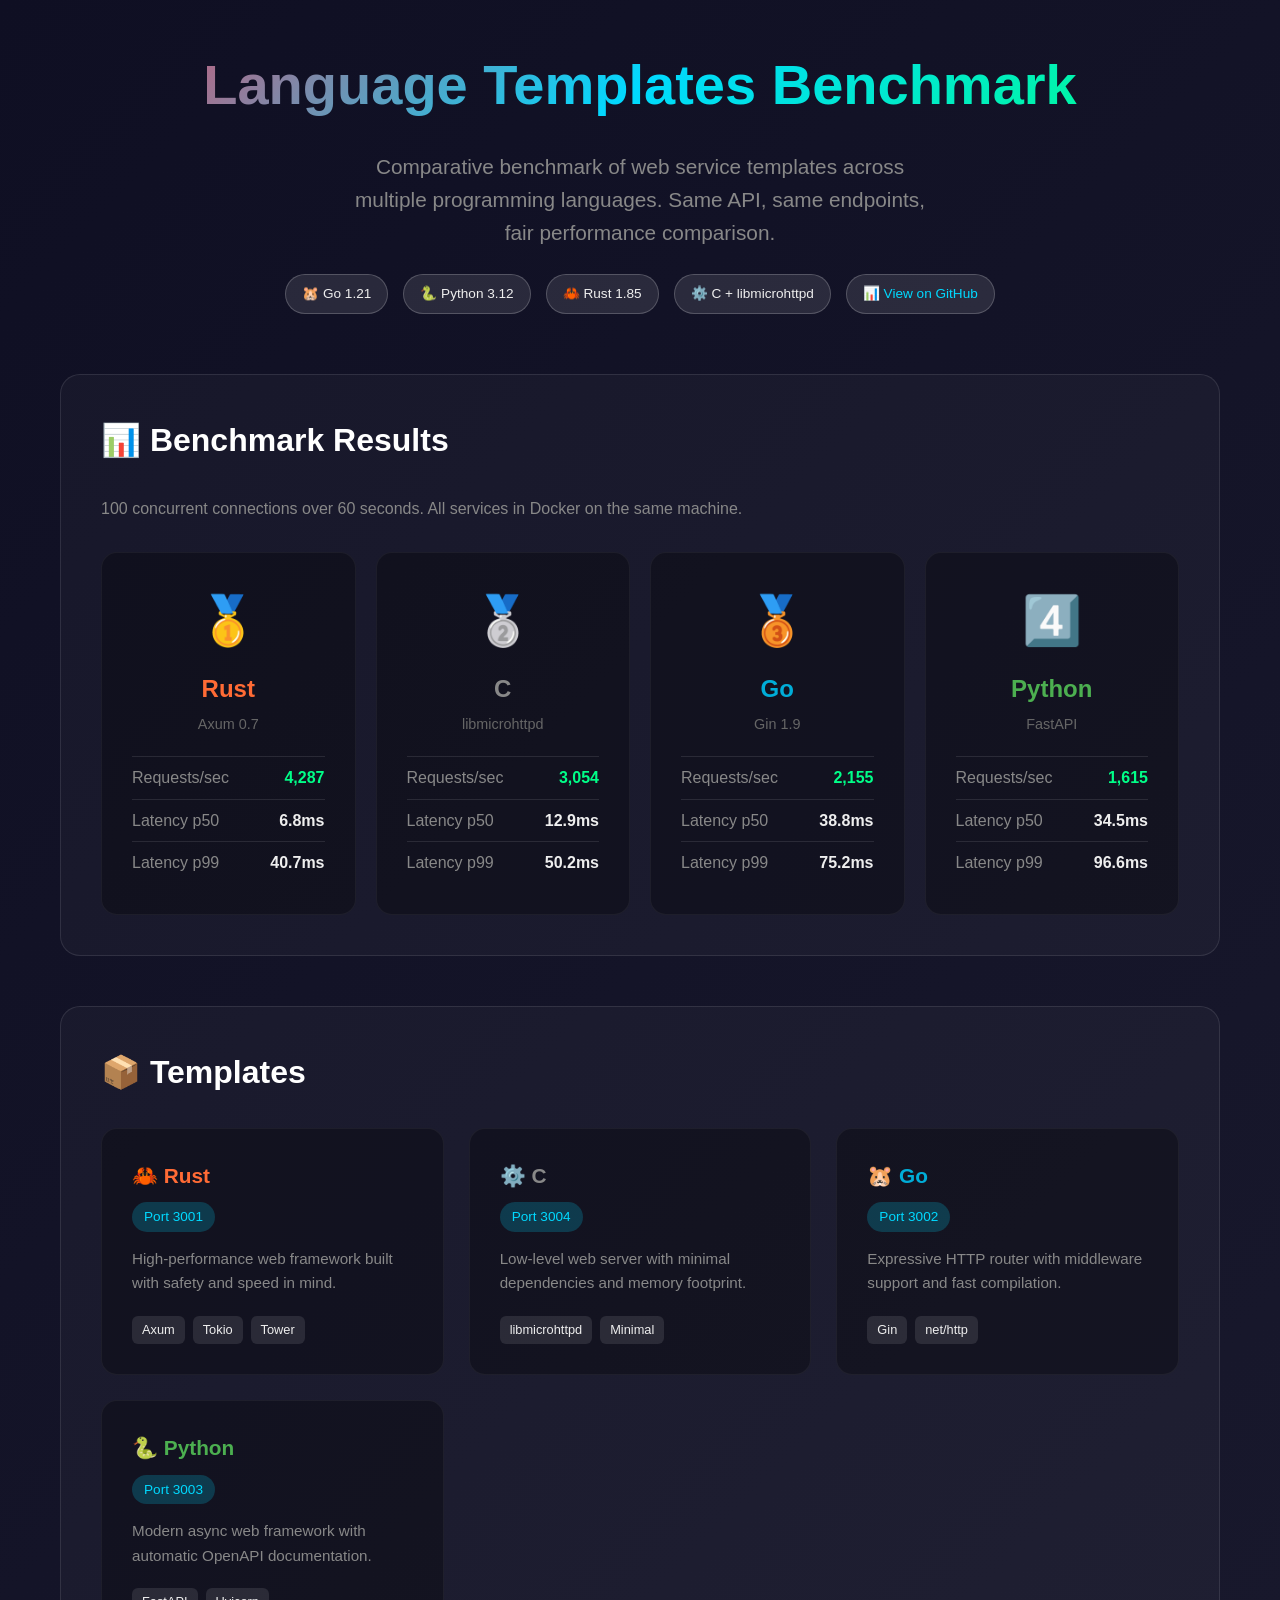
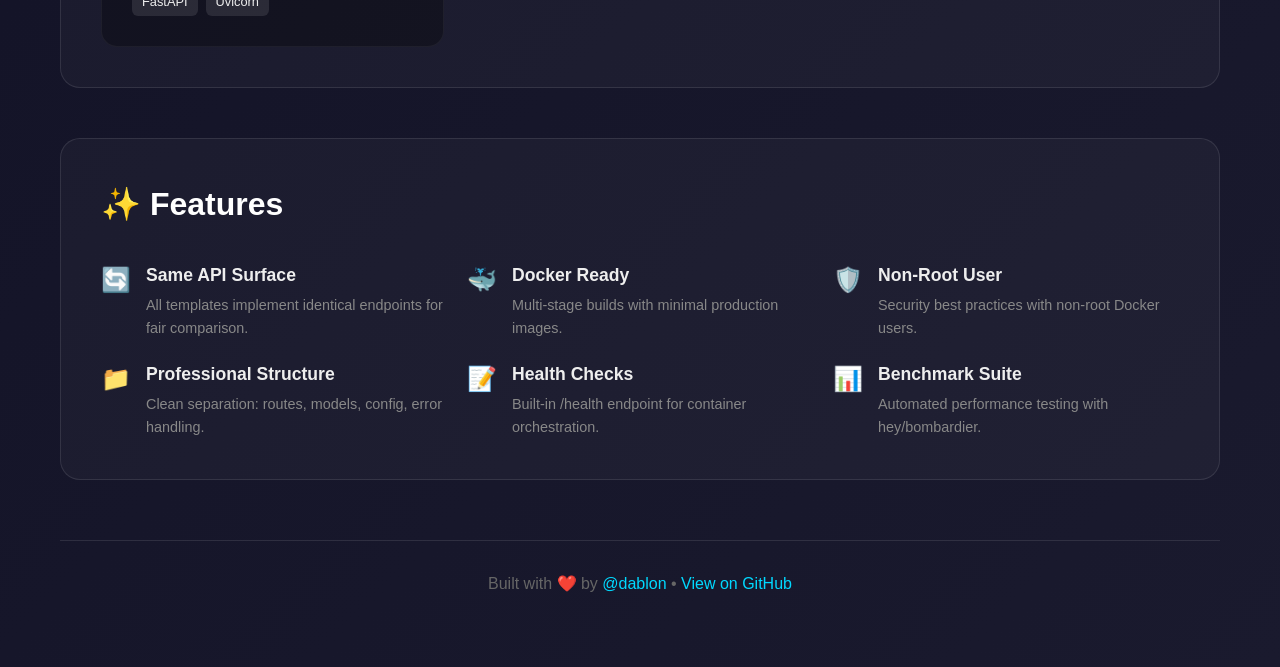
==== docs/index.html @ 00419856 "docs: add GitHub Pages landing page with benchmark results" ====
<!DOCTYPE html>
<html lang="en">
<head>
    <meta charset="UTF-8">
    <meta name="viewport" content="width=device-width, initial-scale=1.0">
    <title>Language Templates Benchmark</title>
    <style>
        * { margin: 0; padding: 0; box-sizing: border-box; }
        body { font-family: -apple-system, BlinkMacSystemFont, 'Segoe UI', Roboto, sans-serif; background: linear-gradient(135deg, #0f0f23 0%, #1a1a2e 100%); min-height: 100vh; color: #eee; line-height: 1.6; }
        .container { max-width: 1200px; margin: 0 auto; padding: 40px 20px; }
        header { text-align: center; margin-bottom: 60px; }
        h1 { font-size: 3.5rem; background: linear-gradient(135deg, #e94560 0%, #00d9ff 50%, #00ff88 100%); -webkit-background-clip: text; -webkit-text-fill-color: transparent; background-clip: text; margin-bottom: 20px; font-weight: 800; }
        .subtitle { font-size: 1.3rem; color: #888; max-width: 600px; margin: 0 auto; }
        .badge-container { display: flex; justify-content: center; gap: 15px; margin-top: 25px; flex-wrap: wrap; }
        .badge { background: rgba(255,255,255,0.1); border: 1px solid rgba(255,255,255,0.2); padding: 8px 16px; border-radius: 50px; font-size: 0.85rem; }
        .badge a { color: #00d9ff; text-decoration: none; }
        .benchmark-section { background: rgba(255,255,255,0.03); border: 1px solid rgba(255,255,255,0.1); border-radius: 20px; padding: 40px; margin-bottom: 50px; }
        .benchmark-section h2 { font-size: 2rem; margin-bottom: 30px; color: #fff; }
        .results-grid { display: grid; grid-template-columns: repeat(auto-fit, minmax(250px, 1fr)); gap: 20px; }
        .result-card { background: rgba(0,0,0,0.3); border-radius: 16px; padding: 30px; text-align: center; border: 1px solid rgba(255,255,255,0.05); transition: transform 0.3s; }
        .result-card:hover { transform: translateY(-5px); }
        .rank { font-size: 3rem; font-weight: 800; margin-bottom: 10px; }
        .rank-1 { color: #ffd700; } .rank-2 { color: #c0c0c0; } .rank-3 { color: #cd7f32; } .rank-4 { color: #888; }
        .lang-name { font-size: 1.5rem; font-weight: 700; margin-bottom: 5px; }
        .lang-rust { color: #ff6b35; } .lang-c { color: #888; } .lang-go { color: #00add8; } .lang-python { color: #4caf50; }
        .framework { color: #666; font-size: 0.9rem; margin-bottom: 20px; }
        .metric { display: flex; justify-content: space-between; padding: 8px 0; border-top: 1px solid rgba(255,255,255,0.1); }
        .metric-label { color: #888; } .metric-value { font-weight: 700; } .req-sec { color: #00ff88; }
        .templates-grid { display: grid; grid-template-columns: repeat(auto-fit, minmax(280px, 1fr)); gap: 25px; }
        .template-card { background: rgba(0,0,0,0.3); border-radius: 16px; padding: 30px; border: 1px solid rgba(255,255,255,0.05); }
        .template-card h3 { font-size: 1.3rem; margin-bottom: 10px; }
        .template-card .port { display: inline-block; background: rgba(0,217,255,0.2); color: #00d9ff; padding: 4px 12px; border-radius: 20px; font-size: 0.85rem; margin-bottom: 15px; }
        .template-card p { color: #888; font-size: 0.95rem; margin-bottom: 20px; }
        .features { display: flex; flex-wrap: wrap; gap: 8px; }
        .feature-tag { background: rgba(255,255,255,0.1); padding: 4px 10px; border-radius: 6px; font-size: 0.8rem; }
        .features-section { background: rgba(255,255,255,0.03); border: 1px solid rgba(255,255,255,0.1); border-radius: 20px; padding: 40px; margin-top: 50px; }
        .features-section h2 { font-size: 2rem; margin-bottom: 30px; color: #fff; }
        .features-list { display: grid; grid-template-columns: repeat(auto-fit, minmax(300px, 1fr)); gap: 20px; }
        .feature-item { display: flex; gap: 15px; align-items: flex-start; }
        .feature-icon { font-size: 1.5rem; flex-shrink: 0; }
        .feature-item h4 { font-size: 1.1rem; margin-bottom: 5px; }
        .feature-item p { color: #888; font-size: 0.9rem; }
        footer { text-align: center; margin-top: 60px; padding: 30px; color: #666; border-top: 1px solid rgba(255,255,255,0.1); }
        footer a { color: #00d9ff; text-decoration: none; }
        @media (max-width: 768px) { h1 { font-size: 2.5rem; } .container { padding: 20px; } }
    </style>
</head>
<body>
    <div class="container">
        <header>
            <h1>Language Templates Benchmark</h1>
            <p class="subtitle">Comparative benchmark of web service templates across multiple programming languages. Same API, same endpoints, fair performance comparison.</p>
            <div class="badge-container">
                <span class="badge">🐹 Go 1.21</span>
                <span class="badge">🐍 Python 3.12</span>
                <span class="badge">🦀 Rust 1.85</span>
                <span class="badge">⚙️ C + libmicrohttpd</span>
                <span class="badge">📊 <a href="https://github.com/dablon/language-templates-benchmark" target="_blank">View on GitHub</a></span>
            </div>
        </header>

        <section class="benchmark-section">
            <h2>📊 Benchmark Results</h2>
            <p style="color: #888; margin-bottom: 30px;">100 concurrent connections over 60 seconds. All services in Docker on the same machine.</p>
            <div class="results-grid">
                <div class="result-card">
                    <div class="rank rank-1">🥇</div>
                    <div class="lang-name lang-rust">Rust</div>
                    <div class="framework">Axum 0.7</div>
                    <div class="metric"><span class="metric-label">Requests/sec</span><span class="metric-value req-sec">4,287</span></div>
                    <div class="metric"><span class="metric-label">Latency p50</span><span class="metric-value">6.8ms</span></div>
                    <div class="metric"><span class="metric-label">Latency p99</span><span class="metric-value">40.7ms</span></div>
                </div>
                <div class="result-card">
                    <div class="rank rank-2">🥈</div>
                    <div class="lang-name lang-c">C</div>
                    <div class="framework">libmicrohttpd</div>
                    <div class="metric"><span class="metric-label">Requests/sec</span><span class="metric-value req-sec">3,054</span></div>
                    <div class="metric"><span class="metric-label">Latency p50</span><span class="metric-value">12.9ms</span></div>
                    <div class="metric"><span class="metric-label">Latency p99</span><span class="metric-value">50.2ms</span></div>
                </div>
                <div class="result-card">
                    <div class="rank rank-3">🥉</div>
                    <div class="lang-name lang-go">Go</div>
                    <div class="framework">Gin 1.9</div>
                    <div class="metric"><span class="metric-label">Requests/sec</span><span class="metric-value req-sec">2,155</span></div>
                    <div class="metric"><span class="metric-label">Latency p50</span><span class="metric-value">38.8ms</span></div>
                    <div class="metric"><span class="metric-label">Latency p99</span><span class="metric-value">75.2ms</span></div>
                </div>
                <div class="result-card">
                    <div class="rank rank-4">4️⃣</div>
                    <div class="lang-name lang-python">Python</div>
                    <div class="framework">FastAPI</div>
                    <div class="metric"><span class="metric-label">Requests/sec</span><span class="metric-value req-sec">1,615</span></div>
                    <div class="metric"><span class="metric-label">Latency p50</span><span class="metric-value">34.5ms</span></div>
                    <div class="metric"><span class="metric-label">Latency p99</span><span class="metric-value">96.6ms</span></div>
                </div>
            </div>
        </section>

        <section class="benchmark-section">
            <h2>📦 Templates</h2>
            <div class="templates-grid">
                <div class="template-card">
                    <h3 class="lang-rust">🦀 Rust</h3>
                    <span class="port">Port 3001</span>
                    <p>High-performance web framework built with safety and speed in mind.</p>
                    <div class="features"><span class="feature-tag">Axum</span><span class="feature-tag">Tokio</span><span class="feature-tag">Tower</span></div>
                </div>
                <div class="template-card">
                    <h3 class="lang-c">⚙️ C</h3>
                    <span class="port">Port 3004</span>
                    <p>Low-level web server with minimal dependencies and memory footprint.</p>
                    <div class="features"><span class="feature-tag">libmicrohttpd</span><span class="feature-tag">Minimal</span></div>
                </div>
                <div class="template-card">
                    <h3 class="lang-go">🐹 Go</h3>
                    <span class="port">Port 3002</span>
                    <p>Expressive HTTP router with middleware support and fast compilation.</p>
                    <div class="features"><span class="feature-tag">Gin</span><span class="feature-tag">net/http</span></div>
                </div>
                <div class="template-card">
                    <h3 class="lang-python">🐍 Python</h3>
                    <span class="port">Port 3003</span>
                    <p>Modern async web framework with automatic OpenAPI documentation.</p>
                    <div class="features"><span class="feature-tag">FastAPI</span><span class="feature-tag">Uvicorn</span></div>
                </div>
            </div>
        </section>

        <section class="features-section">
            <h2>✨ Features</h2>
            <div class="features-list">
                <div class="feature-item"><span class="feature-icon">🔄</span><div><h4>Same API Surface</h4><p>All templates implement identical endpoints for fair comparison.</p></div></div>
                <div class="feature-item"><span class="feature-icon">🐳</span><div><h4>Docker Ready</h4><p>Multi-stage builds with minimal production images.</p></div></div>
                <div class="feature-item"><span class="feature-icon">🛡️</span><div><h4>Non-Root User</h4><p>Security best practices with non-root Docker users.</p></div></div>
                <div class="feature-item"><span class="feature-icon">📁</span><div><h4>Professional Structure</h4><p>Clean separation: routes, models, config, error handling.</p></div></div>
                <div class="feature-item"><span class="feature-icon">📝</span><div><h4>Health Checks</h4><p>Built-in /health endpoint for container orchestration.</p></div></div>
                <div class="feature-item"><span class="feature-icon">📊</span><div><h4>Benchmark Suite</h4><p>Automated performance testing with hey/bombardier.</p></div></div>
            </div>
        </section>

        <footer>
            <p>Built with ❤️ by <a href="https://github.com/dablon" target="_blank">@dablon</a> • <a href="https://github.com/dablon/language-templates-benchmark" target="_blank">View on GitHub</a></p>
        </footer>
    </div>
</body>
</html>
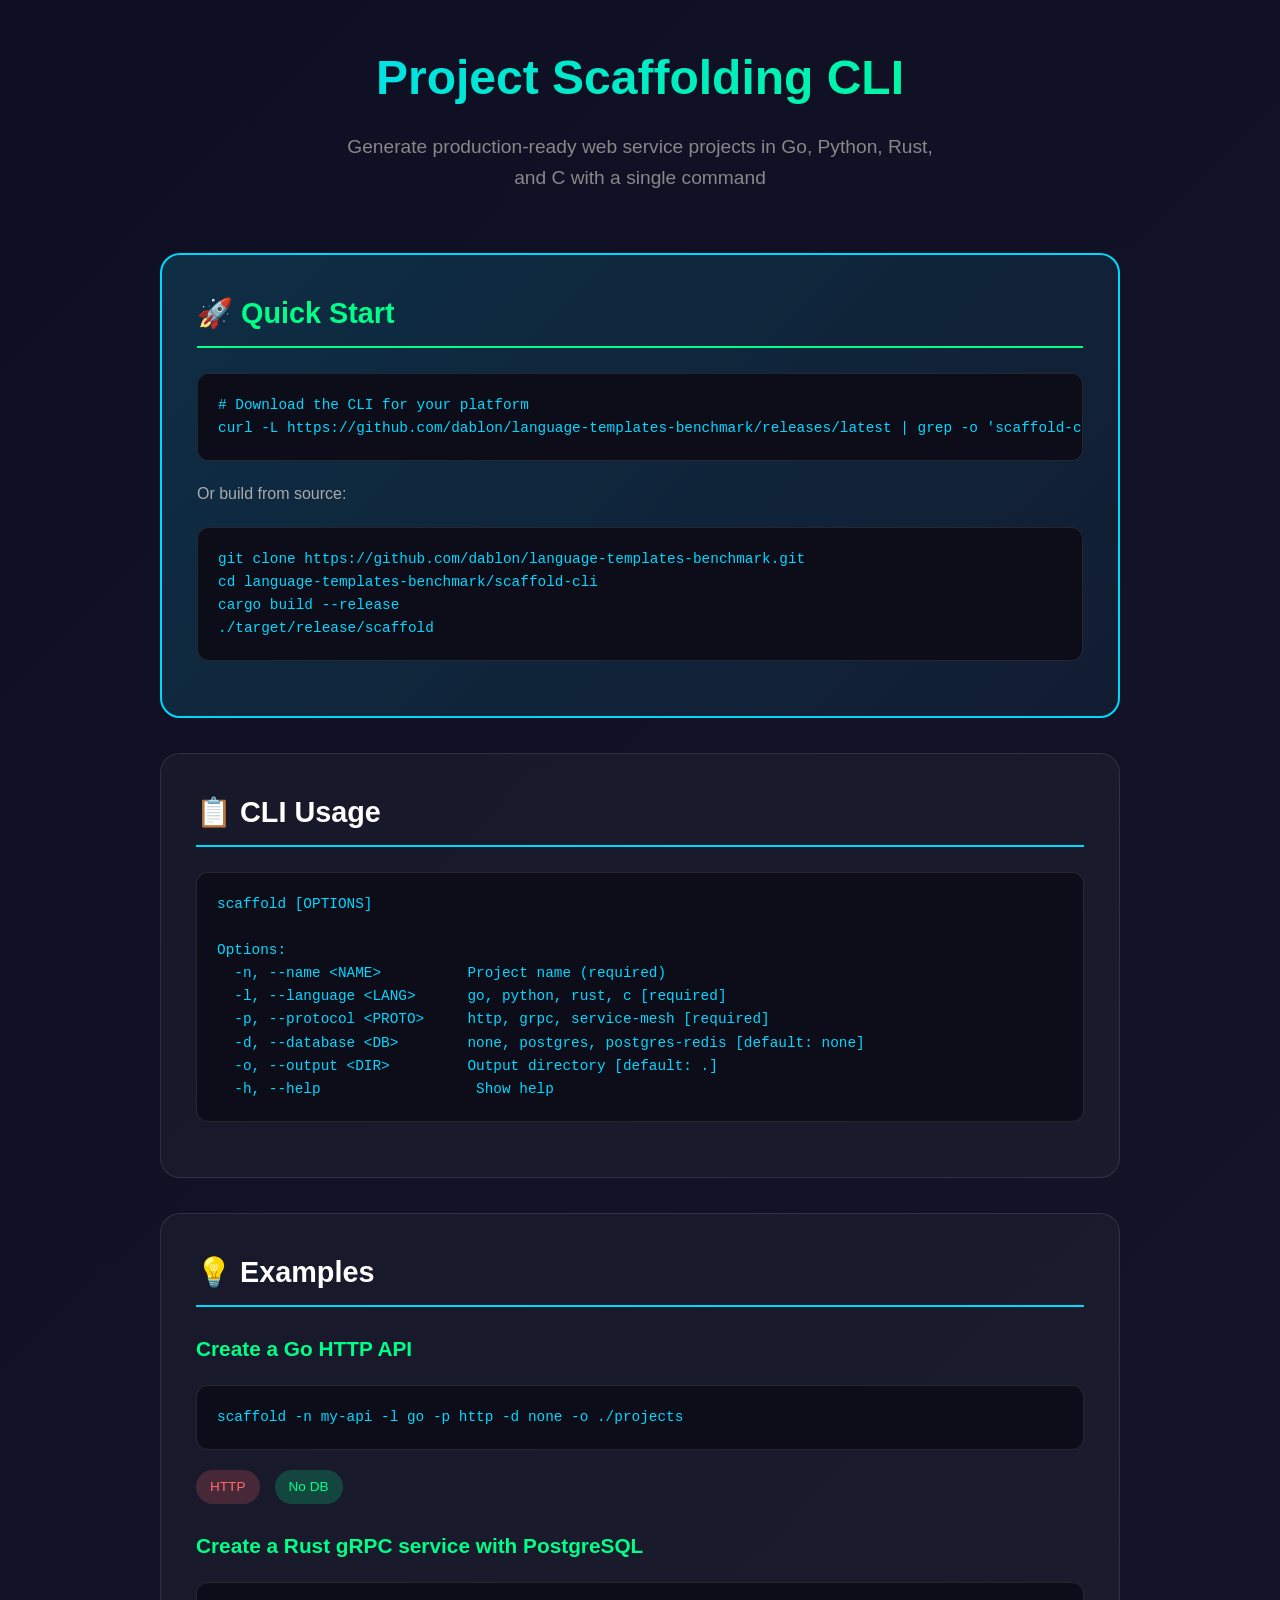
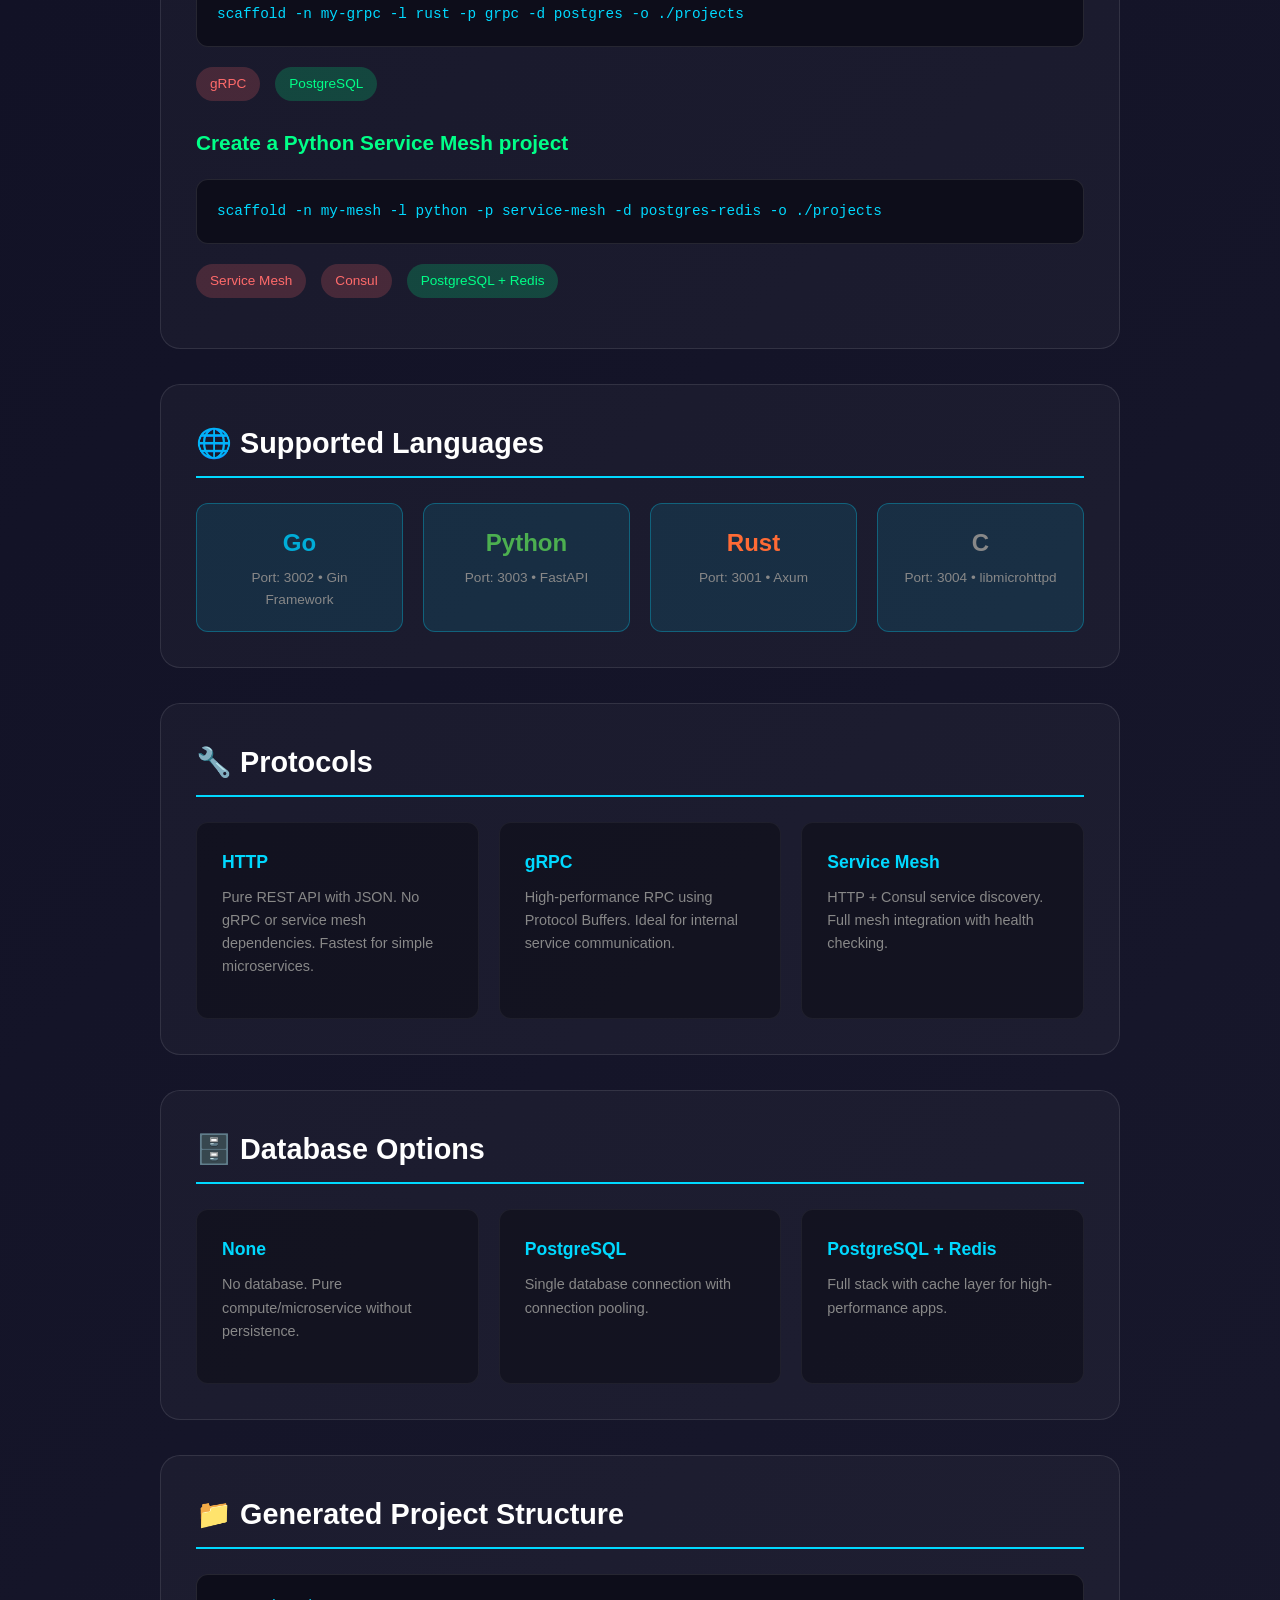
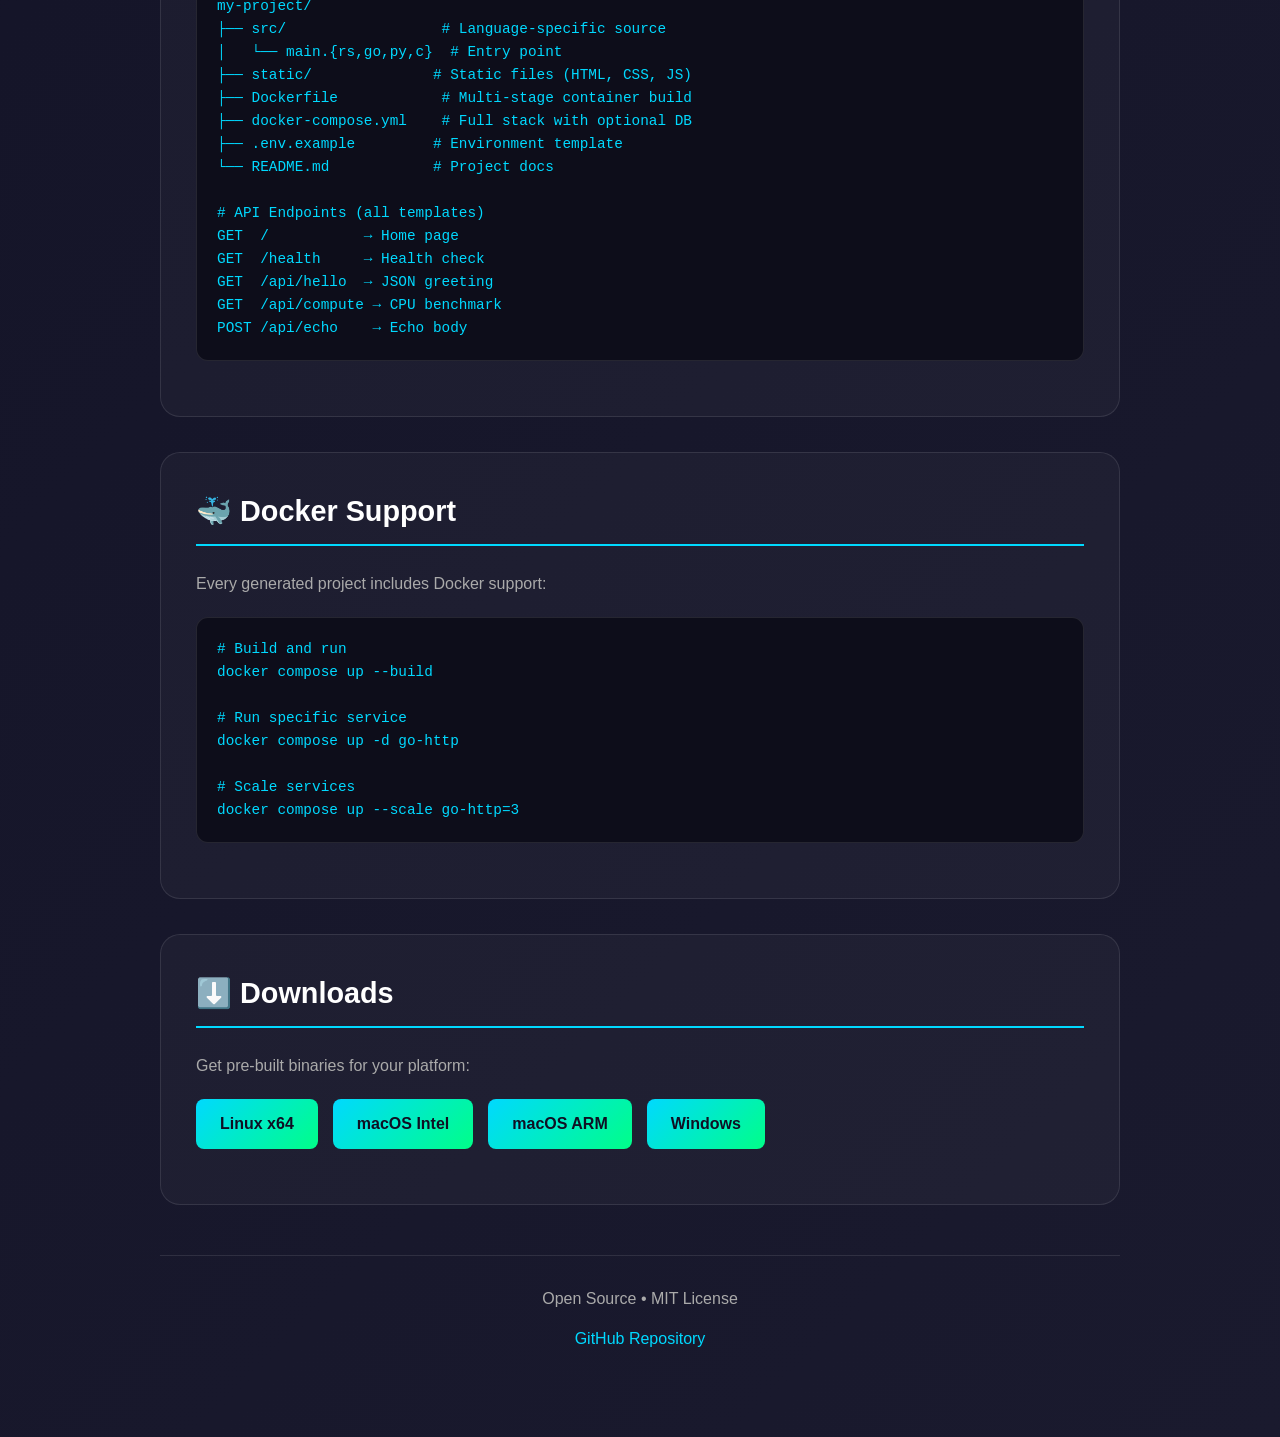
==== commit f513ca9c: "docs: update GitHub Pages to focus on CLI and template generation - Add quick start section - Docume" ====
--- a/docs/index.html
+++ b/docs/index.html
@@ -3,145 +3,203 @@
 <head>
     <meta charset="UTF-8">
     <meta name="viewport" content="width=device-width, initial-scale=1.0">
-    <title>Language Templates Benchmark</title>
+    <title>Language Templates Benchmark - CLI Tool</title>
     <style>
         * { margin: 0; padding: 0; box-sizing: border-box; }
         body { font-family: -apple-system, BlinkMacSystemFont, 'Segoe UI', Roboto, sans-serif; background: linear-gradient(135deg, #0f0f23 0%, #1a1a2e 100%); min-height: 100vh; color: #eee; line-height: 1.6; }
-        .container { max-width: 1200px; margin: 0 auto; padding: 40px 20px; }
+        .container { max-width: 1000px; margin: 0 auto; padding: 40px 20px; }
         header { text-align: center; margin-bottom: 60px; }
-        h1 { font-size: 3.5rem; background: linear-gradient(135deg, #e94560 0%, #00d9ff 50%, #00ff88 100%); -webkit-background-clip: text; -webkit-text-fill-color: transparent; background-clip: text; margin-bottom: 20px; font-weight: 800; }
-        .subtitle { font-size: 1.3rem; color: #888; max-width: 600px; margin: 0 auto; }
-        .badge-container { display: flex; justify-content: center; gap: 15px; margin-top: 25px; flex-wrap: wrap; }
-        .badge { background: rgba(255,255,255,0.1); border: 1px solid rgba(255,255,255,0.2); padding: 8px 16px; border-radius: 50px; font-size: 0.85rem; }
-        .badge a { color: #00d9ff; text-decoration: none; }
-        .benchmark-section { background: rgba(255,255,255,0.03); border: 1px solid rgba(255,255,255,0.1); border-radius: 20px; padding: 40px; margin-bottom: 50px; }
-        .benchmark-section h2 { font-size: 2rem; margin-bottom: 30px; color: #fff; }
-        .results-grid { display: grid; grid-template-columns: repeat(auto-fit, minmax(250px, 1fr)); gap: 20px; }
-        .result-card { background: rgba(0,0,0,0.3); border-radius: 16px; padding: 30px; text-align: center; border: 1px solid rgba(255,255,255,0.05); transition: transform 0.3s; }
-        .result-card:hover { transform: translateY(-5px); }
-        .rank { font-size: 3rem; font-weight: 800; margin-bottom: 10px; }
-        .rank-1 { color: #ffd700; } .rank-2 { color: #c0c0c0; } .rank-3 { color: #cd7f32; } .rank-4 { color: #888; }
-        .lang-name { font-size: 1.5rem; font-weight: 700; margin-bottom: 5px; }
-        .lang-rust { color: #ff6b35; } .lang-c { color: #888; } .lang-go { color: #00add8; } .lang-python { color: #4caf50; }
-        .framework { color: #666; font-size: 0.9rem; margin-bottom: 20px; }
-        .metric { display: flex; justify-content: space-between; padding: 8px 0; border-top: 1px solid rgba(255,255,255,0.1); }
-        .metric-label { color: #888; } .metric-value { font-weight: 700; } .req-sec { color: #00ff88; }
-        .templates-grid { display: grid; grid-template-columns: repeat(auto-fit, minmax(280px, 1fr)); gap: 25px; }
-        .template-card { background: rgba(0,0,0,0.3); border-radius: 16px; padding: 30px; border: 1px solid rgba(255,255,255,0.05); }
-        .template-card h3 { font-size: 1.3rem; margin-bottom: 10px; }
-        .template-card .port { display: inline-block; background: rgba(0,217,255,0.2); color: #00d9ff; padding: 4px 12px; border-radius: 20px; font-size: 0.85rem; margin-bottom: 15px; }
-        .template-card p { color: #888; font-size: 0.95rem; margin-bottom: 20px; }
-        .features { display: flex; flex-wrap: wrap; gap: 8px; }
-        .feature-tag { background: rgba(255,255,255,0.1); padding: 4px 10px; border-radius: 6px; font-size: 0.8rem; }
-        .features-section { background: rgba(255,255,255,0.03); border: 1px solid rgba(255,255,255,0.1); border-radius: 20px; padding: 40px; margin-top: 50px; }
-        .features-section h2 { font-size: 2rem; margin-bottom: 30px; color: #fff; }
-        .features-list { display: grid; grid-template-columns: repeat(auto-fit, minmax(300px, 1fr)); gap: 20px; }
-        .feature-item { display: flex; gap: 15px; align-items: flex-start; }
-        .feature-icon { font-size: 1.5rem; flex-shrink: 0; }
-        .feature-item h4 { font-size: 1.1rem; margin-bottom: 5px; }
-        .feature-item p { color: #888; font-size: 0.9rem; }
-        footer { text-align: center; margin-top: 60px; padding: 30px; color: #666; border-top: 1px solid rgba(255,255,255,0.1); }
+        h1 { font-size: 3rem; background: linear-gradient(135deg, #00d9ff 0%, #00ff88 100%); -webkit-background-clip: text; -webkit-text-fill-color: transparent; background-clip: text; margin-bottom: 15px; font-weight: 800; }
+        .subtitle { font-size: 1.2rem; color: #888; max-width: 600px; margin: 0 auto; }
+        .section { background: rgba(255,255,255,0.03); border: 1px solid rgba(255,255,255,0.1); border-radius: 20px; padding: 35px; margin-bottom: 35px; }
+        h2 { font-size: 1.8rem; margin-bottom: 25px; color: #fff; border-bottom: 2px solid #00d9ff; padding-bottom: 10px; }
+        h3 { font-size: 1.3rem; margin: 25px 0 15px; color: #00ff88; }
+        p { color: #aaa; margin-bottom: 15px; }
+        code { background: #0d0d1a; padding: 3px 8px; border-radius: 6px; font-family: 'JetBrains Mono', 'Fira Code', monospace; color: #ff6b6b; font-size: 0.9em; }
+        pre { background: #0d0d1a; border-radius: 12px; padding: 20px; margin: 20px 0; overflow-x: auto; border: 1px solid rgba(255,255,255,0.1); }
+        pre code { background: none; padding: 0; color: #00d9ff; font-size: 0.9rem; line-height: 1.6; }
+        .cli-grid { display: grid; grid-template-columns: repeat(auto-fit, minmax(280px, 1fr)); gap: 20px; }
+        .cli-card { background: rgba(0,0,0,0.3); border-radius: 12px; padding: 25px; border: 1px solid rgba(255,255,255,0.05); }
+        .cli-card h4 { color: #00d9ff; margin-bottom: 10px; font-size: 1.1rem; }
+        .cli-card p { color: #888; font-size: 0.9rem; }
+        .template-grid { display: grid; grid-template-columns: repeat(auto-fit, minmax(200px, 1fr)); gap: 20px; }
+        .template-card { background: rgba(0,217,255,0.1); border-radius: 12px; padding: 20px; text-align: center; border: 1px solid rgba(0,217,255,0.3); }
+        .template-card .lang { font-size: 1.5rem; font-weight: 700; margin-bottom: 5px; }
+        .template-card .ports { color: #888; font-size: 0.85rem; }
+        .example { background: linear-gradient(135deg, rgba(0,217,255,0.1) 0%, rgba(0,255,136,0.1) 100%); border-radius: 12px; padding: 25px; margin: 25px 0; border-left: 4px solid #00d9ff; }
+        .protocols { display: flex; gap: 15px; flex-wrap: wrap; margin: 15px 0; }
+        .protocol-badge { background: rgba(255,107,107,0.2); color: #ff6b6b; padding: 6px 14px; border-radius: 20px; font-size: 0.85rem; }
+        .database-badge { background: rgba(0,255,136,0.2); color: #00ff88; padding: 6px 14px; border-radius: 20px; font-size: 0.85rem; }
+        .downloads { display: flex; gap: 15px; flex-wrap: wrap; margin: 20px 0; }
+        .download-btn { background: linear-gradient(135deg, #00d9ff 0%, #00ff88 100%); color: #0f0f23; padding: 12px 24px; border-radius: 8px; text-decoration: none; font-weight: 700; transition: transform 0.2s; }
+        .download-btn:hover { transform: translateY(-2px); }
+        footer { text-align: center; margin-top: 50px; padding: 30px; color: #666; border-top: 1px solid rgba(255,255,255,0.1); }
         footer a { color: #00d9ff; text-decoration: none; }
-        @media (max-width: 768px) { h1 { font-size: 2.5rem; } .container { padding: 20px; } }
+        .quick-start { border: 2px solid #00d9ff; background: linear-gradient(135deg, rgba(0,217,255,0.15) 0%, rgba(0,217,255,0.05) 100%); }
+        .quick-start h2 { border-bottom-color: #00ff88; color: #00ff88; }
     </style>
 </head>
 <body>
     <div class="container">
         <header>
-            <h1>Language Templates Benchmark</h1>
-            <p class="subtitle">Comparative benchmark of web service templates across multiple programming languages. Same API, same endpoints, fair performance comparison.</p>
-            <div class="badge-container">
-                <span class="badge">🐹 Go 1.21</span>
-                <span class="badge">🐍 Python 3.12</span>
-                <span class="badge">🦀 Rust 1.85</span>
-                <span class="badge">⚙️ C + libmicrohttpd</span>
-                <span class="badge">📊 <a href="https://github.com/dablon/language-templates-benchmark" target="_blank">View on GitHub</a></span>
-            </div>
+            <h1>Project Scaffolding CLI</h1>
+            <p class="subtitle">Generate production-ready web service projects in Go, Python, Rust, and C with a single command</p>
         </header>
 
-        <section class="benchmark-section">
-            <h2>📊 Benchmark Results</h2>
-            <p style="color: #888; margin-bottom: 30px;">100 concurrent connections over 60 seconds. All services in Docker on the same machine.</p>
-            <div class="results-grid">
-                <div class="result-card">
-                    <div class="rank rank-1">🥇</div>
-                    <div class="lang-name lang-rust">Rust</div>
-                    <div class="framework">Axum 0.7</div>
-                    <div class="metric"><span class="metric-label">Requests/sec</span><span class="metric-value req-sec">4,287</span></div>
-                    <div class="metric"><span class="metric-label">Latency p50</span><span class="metric-value">6.8ms</span></div>
-                    <div class="metric"><span class="metric-label">Latency p99</span><span class="metric-value">40.7ms</span></div>
-                </div>
-                <div class="result-card">
-                    <div class="rank rank-2">🥈</div>
-                    <div class="lang-name lang-c">C</div>
-                    <div class="framework">libmicrohttpd</div>
-                    <div class="metric"><span class="metric-label">Requests/sec</span><span class="metric-value req-sec">3,054</span></div>
-                    <div class="metric"><span class="metric-label">Latency p50</span><span class="metric-value">12.9ms</span></div>
-                    <div class="metric"><span class="metric-label">Latency p99</span><span class="metric-value">50.2ms</span></div>
-                </div>
-                <div class="result-card">
-                    <div class="rank rank-3">🥉</div>
-                    <div class="lang-name lang-go">Go</div>
-                    <div class="framework">Gin 1.9</div>
-                    <div class="metric"><span class="metric-label">Requests/sec</span><span class="metric-value req-sec">2,155</span></div>
-                    <div class="metric"><span class="metric-label">Latency p50</span><span class="metric-value">38.8ms</span></div>
-                    <div class="metric"><span class="metric-label">Latency p99</span><span class="metric-value">75.2ms</span></div>
-                </div>
-                <div class="result-card">
-                    <div class="rank rank-4">4️⃣</div>
-                    <div class="lang-name lang-python">Python</div>
-                    <div class="framework">FastAPI</div>
-                    <div class="metric"><span class="metric-label">Requests/sec</span><span class="metric-value req-sec">1,615</span></div>
-                    <div class="metric"><span class="metric-label">Latency p50</span><span class="metric-value">34.5ms</span></div>
-                    <div class="metric"><span class="metric-label">Latency p99</span><span class="metric-value">96.6ms</span></div>
-                </div>
-            </div>
-        </section>
-
-        <section class="benchmark-section">
-            <h2>📦 Templates</h2>
-            <div class="templates-grid">
-                <div class="template-card">
-                    <h3 class="lang-rust">🦀 Rust</h3>
-                    <span class="port">Port 3001</span>
-                    <p>High-performance web framework built with safety and speed in mind.</p>
-                    <div class="features"><span class="feature-tag">Axum</span><span class="feature-tag">Tokio</span><span class="feature-tag">Tower</span></div>
-                </div>
-                <div class="template-card">
-                    <h3 class="lang-c">⚙️ C</h3>
-                    <span class="port">Port 3004</span>
-                    <p>Low-level web server with minimal dependencies and memory footprint.</p>
-                    <div class="features"><span class="feature-tag">libmicrohttpd</span><span class="feature-tag">Minimal</span></div>
-                </div>
-                <div class="template-card">
-                    <h3 class="lang-go">🐹 Go</h3>
-                    <span class="port">Port 3002</span>
-                    <p>Expressive HTTP router with middleware support and fast compilation.</p>
-                    <div class="features"><span class="feature-tag">Gin</span><span class="feature-tag">net/http</span></div>
-                </div>
-                <div class="template-card">
-                    <h3 class="lang-python">🐍 Python</h3>
-                    <span class="port">Port 3003</span>
-                    <p>Modern async web framework with automatic OpenAPI documentation.</p>
-                    <div class="features"><span class="feature-tag">FastAPI</span><span class="feature-tag">Uvicorn</span></div>
-                </div>
-            </div>
-        </section>
-
-        <section class="features-section">
-            <h2>✨ Features</h2>
-            <div class="features-list">
-                <div class="feature-item"><span class="feature-icon">🔄</span><div><h4>Same API Surface</h4><p>All templates implement identical endpoints for fair comparison.</p></div></div>
-                <div class="feature-item"><span class="feature-icon">🐳</span><div><h4>Docker Ready</h4><p>Multi-stage builds with minimal production images.</p></div></div>
-                <div class="feature-item"><span class="feature-icon">🛡️</span><div><h4>Non-Root User</h4><p>Security best practices with non-root Docker users.</p></div></div>
-                <div class="feature-item"><span class="feature-icon">📁</span><div><h4>Professional Structure</h4><p>Clean separation: routes, models, config, error handling.</p></div></div>
-                <div class="feature-item"><span class="feature-icon">📝</span><div><h4>Health Checks</h4><p>Built-in /health endpoint for container orchestration.</p></div></div>
-                <div class="feature-item"><span class="feature-icon">📊</span><div><h4>Benchmark Suite</h4><p>Automated performance testing with hey/bombardier.</p></div></div>
-            </div>
-        </section>
+        <div class="section quick-start">
+            <h2>🚀 Quick Start</h2>
+            <pre><code># Download the CLI for your platform
+curl -L https://github.com/dablon/language-templates-benchmark/releases/latest | grep -o 'scaffold-cli-.*'</code></pre>
+            <p>Or build from source:</p>
+            <pre><code>git clone https://github.com/dablon/language-templates-benchmark.git
+cd language-templates-benchmark/scaffold-cli
+cargo build --release
+./target/release/scaffold</code></pre>
+        </div>
+
+        <div class="section">
+            <h2>📋 CLI Usage</h2>
+            <pre><code>scaffold [OPTIONS]
+
+Options:
+  -n, --name &lt;NAME&gt;          Project name (required)
+  -l, --language &lt;LANG&gt;      go, python, rust, c [required]
+  -p, --protocol &lt;PROTO&gt;     http, grpc, service-mesh [required]
+  -d, --database &lt;DB&gt;        none, postgres, postgres-redis [default: none]
+  -o, --output &lt;DIR&gt;         Output directory [default: .]
+  -h, --help                  Show help</code></pre>
+        </div>
+
+        <div class="section">
+            <h2>💡 Examples</h2>
+            
+            <h3>Create a Go HTTP API</h3>
+            <pre><code>scaffold -n my-api -l go -p http -d none -o ./projects</code></pre>
+            <div class="protocols">
+                <span class="protocol-badge">HTTP</span>
+                <span class="database-badge">No DB</span>
+            </div>
+
+            <h3>Create a Rust gRPC service with PostgreSQL</h3>
+            <pre><code>scaffold -n my-grpc -l rust -p grpc -d postgres -o ./projects</code></pre>
+            <div class="protocols">
+                <span class="protocol-badge">gRPC</span>
+                <span class="database-badge">PostgreSQL</span>
+            </div>
+
+            <h3>Create a Python Service Mesh project</h3>
+            <pre><code>scaffold -n my-mesh -l python -p service-mesh -d postgres-redis -o ./projects</code></pre>
+            <div class="protocols">
+                <span class="protocol-badge">Service Mesh</span>
+                <span class="protocol-badge">Consul</span>
+                <span class="database-badge">PostgreSQL + Redis</span>
+            </div>
+        </div>
+
+        <div class="section">
+            <h2>🌐 Supported Languages</h2>
+            <div class="template-grid">
+                <div class="template-card">
+                    <div class="lang" style="color:#00add8;">Go</div>
+                    <div class="ports">Port: 3002 • Gin Framework</div>
+                </div>
+                <div class="template-card">
+                    <div class="lang" style="color:#4caf50;">Python</div>
+                    <div class="ports">Port: 3003 • FastAPI</div>
+                </div>
+                <div class="template-card">
+                    <div class="lang" style="color:#ff6b35;">Rust</div>
+                    <div class="ports">Port: 3001 • Axum</div>
+                </div>
+                <div class="template-card">
+                    <div class="lang" style="color:#888;">C</div>
+                    <div class="ports">Port: 3004 • libmicrohttpd</div>
+                </div>
+            </div>
+        </div>
+
+        <div class="section">
+            <h2>🔧 Protocols</h2>
+            <div class="cli-grid">
+                <div class="cli-card">
+                    <h4>HTTP</h4>
+                    <p>Pure REST API with JSON. No gRPC or service mesh dependencies. Fastest for simple microservices.</p>
+                </div>
+                <div class="cli-card">
+                    <h4>gRPC</h4>
+                    <p>High-performance RPC using Protocol Buffers. Ideal for internal service communication.</p>
+                </div>
+                <div class="cli-card">
+                    <h4>Service Mesh</h4>
+                    <p>HTTP + Consul service discovery. Full mesh integration with health checking.</p>
+                </div>
+            </div>
+        </div>
+
+        <div class="section">
+            <h2>🗄️ Database Options</h2>
+            <div class="cli-grid">
+                <div class="cli-card">
+                    <h4>None</h4>
+                    <p>No database. Pure compute/microservice without persistence.</p>
+                </div>
+                <div class="cli-card">
+                    <h4>PostgreSQL</h4>
+                    <p>Single database connection with connection pooling.</p>
+                </div>
+                <div class="cli-card">
+                    <h4>PostgreSQL + Redis</h4>
+                    <p>Full stack with cache layer for high-performance apps.</p>
+                </div>
+            </div>
+        </div>
+
+        <div class="section">
+            <h2>📁 Generated Project Structure</h2>
+            <pre><code>my-project/
+├── src/                  # Language-specific source
+│   └── main.{rs,go,py,c}  # Entry point
+├── static/              # Static files (HTML, CSS, JS)
+├── Dockerfile            # Multi-stage container build
+├── docker-compose.yml    # Full stack with optional DB
+├── .env.example         # Environment template
+└── README.md            # Project docs
+
+# API Endpoints (all templates)
+GET  /           → Home page
+GET  /health     → Health check
+GET  /api/hello  → JSON greeting
+GET  /api/compute → CPU benchmark
+POST /api/echo    → Echo body</code></pre>
+        </div>
+
+        <div class="section">
+            <h2>🐳 Docker Support</h2>
+            <p>Every generated project includes Docker support:</p>
+            <pre><code># Build and run
+docker compose up --build
+
+# Run specific service
+docker compose up -d go-http
+
+# Scale services
+docker compose up --scale go-http=3</code></pre>
+        </div>
+
+        <div class="section">
+            <h2>⬇️ Downloads</h2>
+            <p>Get pre-built binaries for your platform:</p>
+            <div class="downloads">
+                <a href="https://github.com/dablon/language-templates-benchmark/releases/latest/download/scaffold-cli-x86_64-unknown-linux-gnu.tar.gz" class="download-btn">Linux x64</a>
+                <a href="https://github.com/dablon/language-templates-benchmark/releases/latest/download/scaffold-cli-x86_64-apple-darwin.tar.gz" class="download-btn">macOS Intel</a>
+                <a href="https://github.com/dablon/language-templates-benchmark/releases/latest/download/scaffold-cli-aarch64-apple-darwin.tar.gz" class="download-btn">macOS ARM</a>
+                <a href="https://github.com/dablon/language-templates-benchmark/releases/latest/download/scaffold-cli-x86_64-pc-windows-msvc.zip" class="download-btn">Windows</a>
+            </div>
+        </div>
 
         <footer>
-            <p>Built with ❤️ by <a href="https://github.com/dablon" target="_blank">@dablon</a> • <a href="https://github.com/dablon/language-templates-benchmark" target="_blank">View on GitHub</a></p>
+            <p>Open Source • MIT License</p>
+            <p><a href="https://github.com/dablon/language-templates-benchmark">GitHub Repository</a></p>
         </footer>
     </div>
 </body>
